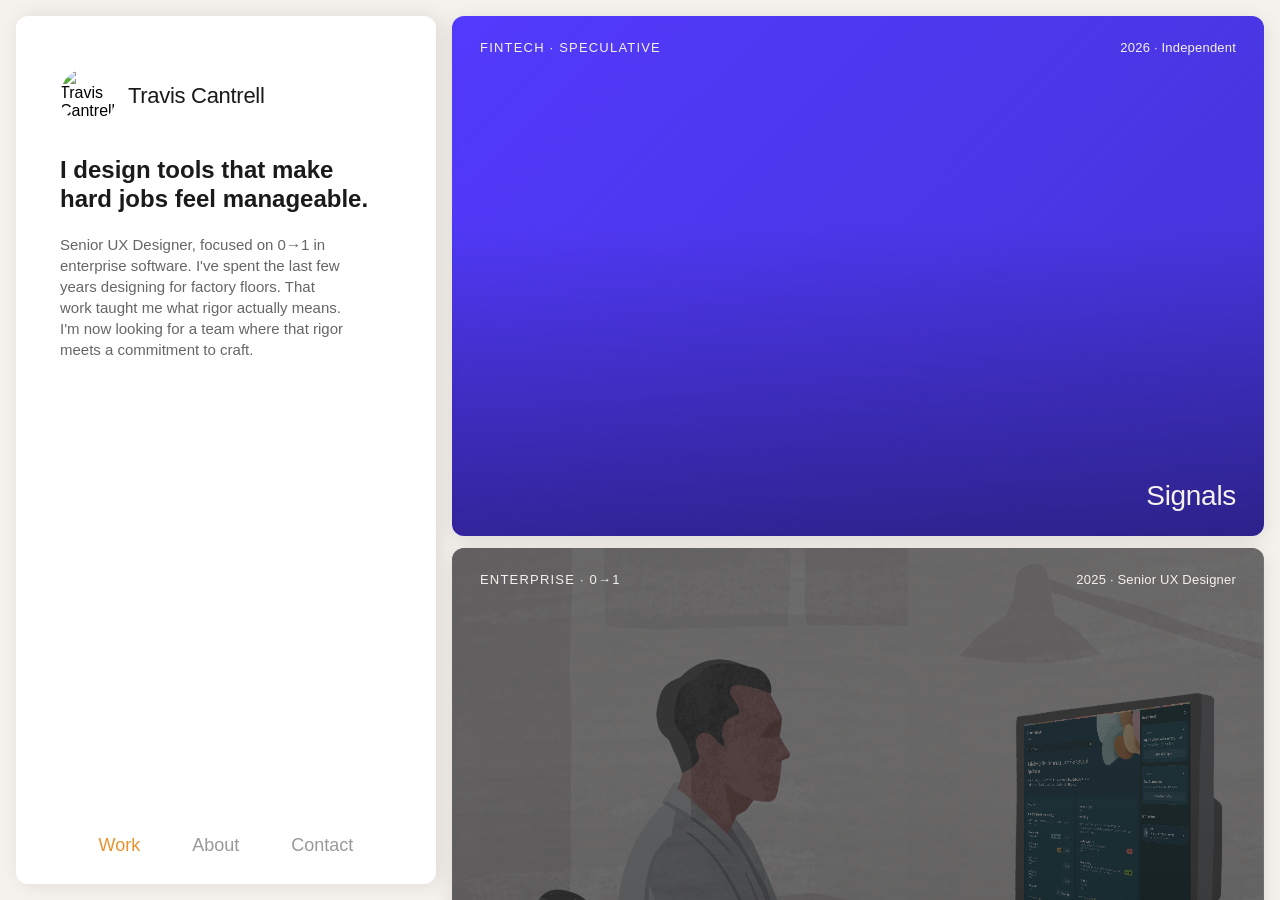
==== index.html @ 3078c4be "New Quality page" ====
<!DOCTYPE html>
<html lang="en">
<head>
  <meta charset="UTF-8">
  <meta name="viewport" content="width=device-width, initial-scale=1.0">
  <title>Travis Cantrell — UX Designer</title>
  <link rel="stylesheet" href="css/styles.css">
  <style>
    .project-card--signals,
    .project-card--signals:hover {
      background: linear-gradient(135deg, #533afd 0%, #4434d4 100%);
      overflow: hidden;
    }

    .project-card--placeholder {
      background: #F5F2EE !important;
      box-shadow: none;
    }

    .project-card--placeholder::before {
      content: '';
      position: absolute;
      inset: 0;
      border-radius: 12px;
      padding: 2px;
      background: linear-gradient(135deg, transparent 0%, transparent 70%, #C8C3BC 100%);
      -webkit-mask: linear-gradient(#fff 0 0) content-box, linear-gradient(#fff 0 0);
      -webkit-mask-composite: xor;
      mask-composite: exclude;
      pointer-events: none;
    }

.project-card--placeholder .project-card__title {
      color: #B0AAA2;
    }

    .project-card--signals::before {
      content: '';
      position: absolute;
      inset: 0;
      background: linear-gradient(to bottom, transparent 40%, rgba(0, 0, 0, 0.35) 100%);
      border-radius: 12px;
      z-index: 2;
      pointer-events: none;
    }

    .signals-card__img {
      position: absolute;
      top: 43%;
      left: 50%;
      transform: translateX(-50%) scale(1);
      transform-origin: top center;
      width: 60%;
      height: auto;
      pointer-events: none;
      z-index: 1;
      transition: transform 0.5s cubic-bezier(0.25, 0.46, 0.45, 0.94);
    }

    .project-card--signals:hover .signals-card__img {
      transform: translateX(-50%) translateY(-30%) scale(1.25);
    }

    .project-card__top {
      position: relative;
      z-index: 3;
    }

    .project-card--ai,
    .project-card--ai:hover {
      background: linear-gradient(to bottom, transparent 40%, rgba(0, 0, 0, 0.35) 100%), #2A2A2A;
      isolation: isolate;
    }
    .project-card--ai::before {
      content: '';
      position: absolute;
      inset: 0;
      background-image: url('images/quality/Quality_Engineer_Hero.png');
      background-size: cover;
      background-position: center;
      opacity: 0.35;
      border-radius: 12px;
      z-index: -1;
      transition: opacity 0.4s ease;
    }
    .project-card--ai:hover::before {
      opacity: 0;
    }
    .project-card--ai::after {
      content: '';
      position: absolute;
      inset: 0;
      background-image: url('images/quality/SectionAO_response.png');
      background-size: cover;
      background-position: top center;
      opacity: 0;
      border-radius: 12px;
      z-index: -1;
      transition: opacity 0.4s ease;
    }
    .project-card--ai:hover {
      filter: brightness(1.15);
    }
    .project-card--ai:hover::after {
      opacity: 0.2;
    }
  </style>
</head>
<body>

  <aside class="sidebar">
    <div class="sidebar__top">
      <div class="sidebar__identity">
        <img src="images/cantrell_photo.jpg" alt="Travis Cantrell" class="sidebar__photo">
        <div>
          <h1 class="sidebar__name">Travis Cantrell</h1>
        </div>
      </div>
      <p class="sidebar__bio"><strong>I design tools that make hard jobs feel manageable.</strong></p>
      <p class="sidebar__bio">Senior UX Designer, focused on 0→1 in enterprise software. I've spent the last few years designing for factory floors. That work taught me what rigor actually means. I'm now looking for a team where that rigor meets a commitment to&nbsp;craft.</p>
    </div>

    <nav class="sidebar__nav">
      <a href="index.html" class="nav-link nav-link--active">Work</a>
      <a href="about.html" class="nav-link">About</a>
      <a href="contact.html" class="nav-link">Contact</a>
    </nav>
  </aside>

  <main class="projects">

    <!-- Card 1: Signals — links to stripe-signals.html -->
    <a href="stripe-signals.html" class="project-card project-card--signals" style="position: relative; text-decoration: none; color: inherit;">
      <div class="project-card__top">
        <span class="project-card__category">Fintech · Speculative</span>
        <span class="project-card__meta">2026 · Independent</span>
      </div>
      <img src="images/stripe-signals/signals-mac.png" alt="" class="signals-card__img">
      <span class="project-card__title" style="position: absolute; bottom: 24px; right: 28px; z-index: 3;">Signals</span>
    </a>

    <!-- Card 2: Quality Investigation Agent — background image, links to quality-investigation-agent.html -->
    <a href="password.html" class="project-card project-card--ai" style="position: relative; text-decoration: none; color: inherit;">
      <div class="project-card__top">
        <span class="project-card__category">Enterprise · 0→1</span>
        <span class="project-card__meta">2025 · Senior UX Designer</span>
      </div>
      <div class="project-card__bottom">
        <img src="images/oracle-logo.png" alt="Oracle" class="project-card__logo">
        <span class="project-card__title">Quality Investigation Agent</span>
      </div>
    </a>

    <!-- Card 3: Production Operator Kiosk — background image, links to kiosk.html -->
    <a href="operator-kiosk.html" class="project-card project-card--linked">
      <div class="project-card__top">
        <span class="project-card__category">Enterprise · 0→1</span>
        <span class="project-card__meta">2023 · UX Designer</span>
      </div>
      <div class="project-card__bottom">
        <img src="images/oracle-logo.png" alt="Oracle" class="project-card__logo">
        <span class="project-card__title">Production Operator Kiosk</span>
      </div>
    </a>

    <!-- Card 4: Placeholder -->
    <div class="project-card project-card--placeholder" style="position: relative; cursor: default;">
      <span class="project-card__title" style="position: absolute; bottom: 24px; right: 28px;">More coming soon</span>
    </div>

  </main>

  <script defer src='/_vercel/insights/script.js'></script>
</body>
</html>
---- css/styles.css ----
/* ─── Custom Fonts ──────────────────────────────────────────── */

@font-face {
  font-family: 'Favorit';
  src: url('../fonts/Favorit-Regular.woff2') format('woff2'),
       url('../fonts/Favorit-Regular.woff') format('woff');
  font-weight: 400;
  font-style: normal;
  font-display: swap;
}

@font-face {
  font-family: 'Favorit';
  src: url('../fonts/Favorit-Medium.woff2') format('woff2'),
       url('../fonts/Favorit-Medium.woff') format('woff');
  font-weight: 500;
  font-style: normal;
  font-display: swap;
}

@font-face {
  font-family: 'Suisse Intl';
  src: url('../fonts/SuisseIntl-Regular.woff2') format('woff2'),
       url('../fonts/SuisseIntl-Regular.woff') format('woff');
  font-weight: 400;
  font-style: normal;
  font-display: swap;
}

@font-face {
  font-family: 'Suisse Intl';
  src: url('../fonts/SuisseIntl-Medium.woff2') format('woff2'),
       url('../fonts/SuisseIntl-Medium.woff') format('woff');
  font-weight: 500;
  font-style: normal;
  font-display: swap;
}

/* ─── Reset & Base ──────────────────────────────────────────── */

*, *::before, *::after {
  box-sizing: border-box;
  margin: 0;
  padding: 0;
}

:root {
  --sidebar-width: 420px;
  --bg-sidebar: #F5F2EE;
  --bg-main: #1E1E1E;
  --accent: #E8922E;
  --font-heading: 'Favorit', 'Helvetica Neue', Helvetica, Arial, sans-serif;
  --font-body: 'Suisse Intl', 'Helvetica Neue', Helvetica, Arial, sans-serif;
}

html, body {
  height: 100%;
  overflow: hidden;
}

body {
  display: flex;
  font-family: var(--font-body);
  -webkit-font-smoothing: antialiased;
  background: #F5F2EE;
}

/* ─── Sidebar ───────────────────────────────────────────────── */

.sidebar {
  position: fixed;
  top: 16px;
  left: 16px;
  width: var(--sidebar-width);
  height: calc(100vh - 32px);
  background: #FFFFFF;
  border-radius: 12px;
  box-shadow: 4px 0 20px rgba(0,0,0,0.10);
  z-index: 10;
  display: flex;
  flex-direction: column;
  justify-content: space-between;
  padding: 52px 44px 28px;
}

.sidebar__top {
  display: flex;
  flex-direction: column;
  gap: 12px;
}

.sidebar__identity {
  display: flex;
  align-items: center;
  gap: 12px;
  margin-bottom: 12px;
}

.sidebar__photo {
  width: 56px;
  height: 56px;
  border-radius: 50%;
  object-fit: cover;
  flex-shrink: 0;
}

.sidebar__role {
  font-size: 13px;
  font-weight: 400;
  color: #999;
  margin-top: 0;
  line-height: 1.2;
}

.sidebar__name {
  font-family: var(--font-heading);
  font-size: 22px;
  font-weight: 500;
  color: #1A1A1A;
  letter-spacing: -0.3px;
  line-height: 1.1;
}

.sidebar__title {
  font-size: 16px;
  font-weight: 400;
  color: #888;
  line-height: 1.3;
}

.sidebar__title strong {
  font-weight: 600;
  color: #555;
}

.sidebar__bio {
  margin-top: 8px;
  font-size: 15px;
  font-weight: 400;
  line-height: 1.4;
  color: #666;
}

.sidebar__bio strong {
  display: block;
  font-size: 24px;
  line-height: 1.2;
  color: #1A1A1A;
}

.sidebar__bio + .sidebar__bio {
  padding-right: 48px;
}

/* ─── Nav ───────────────────────────────────────────────────── */

.sidebar__nav {
  display: flex;
  flex-direction: row;
  justify-content: center;
  gap: 52px;
}

.nav-link {
  font-size: 18px;
  font-weight: 500;
  color: #999;
  text-decoration: none;
  transition: color 0.15s ease;
}

.nav-link:hover {
  color: #1A1A1A;
}

.nav-link--active {
  color: var(--accent);
}

/* ─── About ─────────────────────────────────────────────────── */

.about {
  margin-left: calc(var(--sidebar-width) + 16px);
  width: calc(100% - var(--sidebar-width) - 16px);
  min-height: 100vh;
  background: #F5F2EE;
  padding: 48px;
  scrollbar-width: none;
}

.about::-webkit-scrollbar {
  display: none;
}

.about-section {
  margin-bottom: 56px;
}

.about-heading {
  font-family: var(--font-heading);
  font-size: 32px;
  font-weight: 500;
  color: #1A1A1A;
  letter-spacing: -0.5px;
  margin-bottom: 32px;
}

.about-subheading {
  font-family: var(--font-body);
  font-size: 11px;
  font-weight: 600;
  letter-spacing: 1.4px;
  text-transform: uppercase;
  color: #999;
  margin-bottom: 14px;
}

.about-block {
  margin-bottom: 40px;
}

.about-block:last-child {
  margin-bottom: 0;
}

.about-body {
  font-size: 15px;
  font-weight: 400;
  line-height: 1.75;
  color: #444;
}

/* Experience */

.experience-list {
  list-style: none;
}

.experience-item {
  display: flex;
  align-items: center;
  gap: 14px;
  padding: 14px 0;
  border-bottom: 1px solid #E0DDD8;
  font-size: 14px;
}

.experience-item:first-child {
  border-top: 1px solid #E0DDD8;
}

.experience-logo {
  width: 20px;
  height: 20px;
  object-fit: contain;
  flex-shrink: 0;
}

.experience-company {
  font-weight: 500;
  color: #1A1A1A;
  flex: 1;
}

.experience-role {
  font-weight: 400;
  color: #777;
}

.experience-years {
  font-weight: 400;
  color: #999;
  margin-left: 24px;
  white-space: nowrap;
}

/* Two-column layout */

.about-two-col {
  display: grid;
  grid-template-columns: 1fr 1fr;
  gap: 48px;
}

/* Toolkit pills */

.toolkit-grid {
  display: flex;
  flex-wrap: wrap;
  gap: 8px;
}

.toolkit-pill {
  font-size: 12px;
  font-weight: 500;
  color: #555;
  background: #EAE7E2;
  border: 1px solid #D8D4CE;
  padding: 5px 12px;
  border-radius: 20px;
}

/* ─── Projects ──────────────────────────────────────────────── */

.projects {
  margin-left: calc(var(--sidebar-width) + 16px);
  width: calc(100% - var(--sidebar-width) - 16px);
  height: 100vh;
  overflow-y: auto;
  background: #F5F2EE;
  display: flex;
  flex-direction: column;
  gap: 12px;
  padding: 16px;
  scrollbar-width: none;
}

@media (min-width: 1441px) {
  .projects {
    display: grid;
    grid-template-columns: 1fr 1fr;
    grid-template-rows: 1fr 1fr;
  }

  .projects .project-card {
    height: auto;
  }
}

.projects::-webkit-scrollbar {
  display: none;
}

/* ─── Project Card ──────────────────────────────────────────── */

.project-card {
  flex-shrink: 0;
  height: 520px;
  display: flex;
  flex-direction: column;
  justify-content: space-between;
  padding: 24px 28px;
  background: #272727;
  border-radius: 12px;
  box-shadow: 0 4px 20px rgba(0,0,0,0.10);
  cursor: pointer;
  transition: background 0.2s ease;
}

.project-card:hover {
  background: #2d2d2d;
}

.project-card--linked {
  text-decoration: none;
  color: inherit;
  position: relative;
  background: linear-gradient(to bottom, transparent 40%, rgba(0, 0, 0, 0.35) 100%), #2A2A2A;
}

.project-card--linked::before {
  content: '';
  position: absolute;
  inset: 0;
  background-image: url('../images/homepage-illustration.png');
  background-size: cover;
  background-position: center;
  opacity: 0.35;
  border-radius: 12px;
  transition: opacity 0.4s ease;
}

.project-card--linked:hover::before {
  opacity: 0;
}

.project-card--linked::after {
  content: '';
  position: absolute;
  inset: 0;
  background-image: url('../images/kiosk/outcome-hero-dimmed.png');
  background-size: cover;
  background-position: top center;
  opacity: 0;
  border-radius: 12px;
  transition: opacity 0.4s ease;
}

.project-card--linked:hover {
  background: linear-gradient(to bottom, transparent 40%, rgba(0, 0, 0, 0.35) 100%), #2d2d2d;
  filter: brightness(1.15);
}

.project-card--linked:hover::after {
  opacity: 0.2;
}

.project-card__bottom {
  position: absolute;
  bottom: 24px;
  left: 28px;
  right: 28px;
  display: flex;
  align-items: center;
  justify-content: space-between;
  z-index: 3;
}

.project-card__logo {
  height: 24px;
  width: auto;
  flex-shrink: 0;
}

.project-card__top {
  display: flex;
  justify-content: space-between;
  align-items: flex-start;
}

.project-card__category {
  font-size: 13px;
  font-weight: 500;
  letter-spacing: 1.2px;
  text-transform: uppercase;
  color: #F5F2EE;
}

.project-card__meta {
  font-size: 13px;
  font-weight: 400;
  color: #F5F2EE;
  letter-spacing: 0.2px;
}

.project-card--ai .project-card__category,
.project-card--ai .project-card__meta {
  color: #F5F2EE;
}

.project-card__title {
  font-family: var(--font-body);
  font-size: 28px;
  font-weight: 500;
  color: #F5F2EE;
  letter-spacing: -0.3px;
}

/* ─── Divider ───────────────────────────────────────────────── */

.projects__divider {
  height: 1px;
  background: #2E2E2E;
  flex-shrink: 0;
}
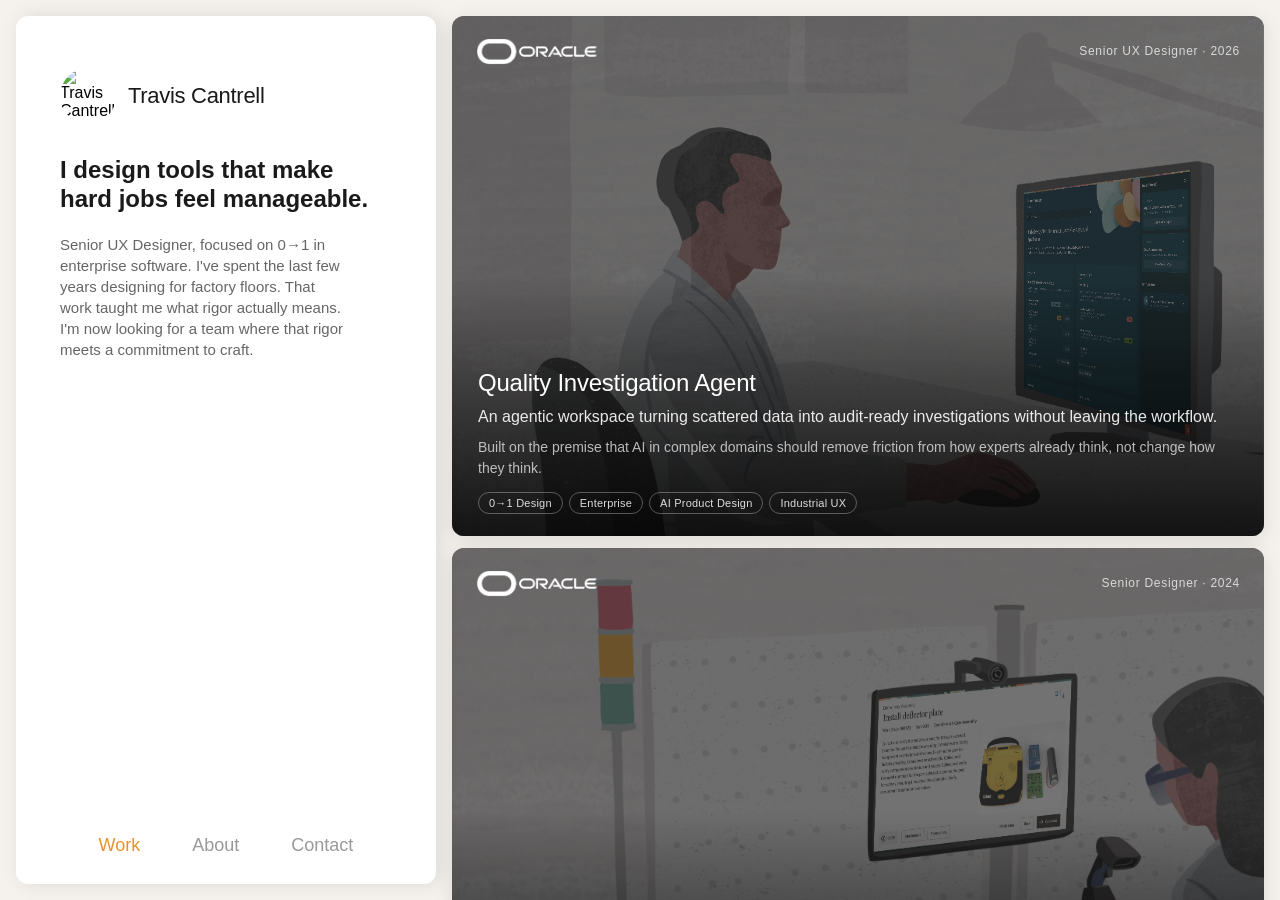
==== commit 73e585c3: "Project card details added" ====
--- a/index.html
+++ b/index.html
@@ -34,19 +34,10 @@
       color: #B0AAA2;
     }
 
-    .project-card--signals::before {
-      content: '';
-      position: absolute;
-      inset: 0;
-      background: linear-gradient(to bottom, transparent 40%, rgba(0, 0, 0, 0.35) 100%);
-      border-radius: 12px;
-      z-index: 2;
-      pointer-events: none;
-    }
 
     .signals-card__img {
       position: absolute;
-      top: 43%;
+      top: 28%;
       left: 50%;
       transform: translateX(-50%) scale(1);
       transform-origin: top center;
@@ -58,7 +49,7 @@
     }
 
     .project-card--signals:hover .signals-card__img {
-      transform: translateX(-50%) translateY(-30%) scale(1.25);
+      transform: translateX(-50%) translateY(-20%) scale(1.25);
     }
 
     .project-card__top {
@@ -91,8 +82,8 @@
       position: absolute;
       inset: 0;
       background-image: url('images/quality/SectionAO_response.png');
-      background-size: cover;
-      background-position: top center;
+      background-size: 110%;
+      background-position: left 30%;
       opacity: 0;
       border-radius: 12px;
       z-index: -1;
@@ -104,11 +95,241 @@
     .project-card--ai:hover::after {
       opacity: 0.2;
     }
+
+    @media (max-width: 768px) {
+      .signals-card__img {
+        transform: translateX(-50%) scale(1.68);
+      }
+      .project-card--signals:hover .signals-card__img {
+        transform: translateX(-50%) translateY(-30%) scale(1.93);
+      }
+    }
+
+    /* ─── Kiosk new card design (test) ─────────────────────────── */
+
+    .project-card--kiosk-new {
+      text-decoration: none;
+      color: inherit;
+      position: relative;
+      background: #2A2A2A;
+      overflow: hidden;
+      padding: 0;
+    }
+
+    .project-card--kiosk-new::before {
+      content: '';
+      position: absolute;
+      inset: 0;
+      background-image: url('images/homepage-illustration.png');
+      background-size: cover;
+      background-position: center;
+      opacity: 0.35;
+      border-radius: 12px;
+      transition: opacity 0.4s ease;
+    }
+
+    .project-card--kiosk-new::after {
+      content: '';
+      position: absolute;
+      inset: 0;
+      background-image: url('images/kiosk/outcome-hero-dimmed.png');
+      background-size: 130%;
+      background-position: center 30%;
+      opacity: 0;
+      border-radius: 12px;
+      transition: opacity 0.4s ease;
+    }
+
+    .project-card--kiosk-new:hover {
+      filter: brightness(1.15);
+    }
+
+    .project-card--kiosk-new:hover::before {
+      opacity: 0;
+    }
+
+    .project-card--kiosk-new:hover::after {
+      opacity: 0.2;
+    }
+
+    .kiosk-card__logo {
+      position: absolute;
+      top: 22px;
+      left: 24px;
+      height: 27px;
+      width: auto;
+      filter: brightness(0) invert(1);
+      z-index: 3;
+      opacity: 1;
+    }
+
+    .kiosk-card__role {
+      position: absolute;
+      top: 22px;
+      right: 24px;
+      z-index: 3;
+      font-size: 12px;
+      color: rgba(255,255,255,0.75);
+      letter-spacing: 0.06em;
+      text-align: right;
+      line-height: 27px;
+      transition: opacity 250ms ease;
+    }
+
+    .project-card--kiosk-new:hover .kiosk-card__role,
+    .project-card--signals:hover .kiosk-card__role,
+    .project-card--ai:hover .kiosk-card__role {
+      opacity: 0;
+    }
+
+    .kiosk-card__gradient {
+      position: absolute;
+      bottom: 0;
+      left: 0;
+      right: 0;
+      z-index: 3;
+      background: linear-gradient(to top, rgba(0,0,0,0.78) 0%, rgba(0,0,0,0.4) 50%, rgba(0,0,0,0) 100%);
+      padding: 90px 26px 22px;
+      border-radius: 0 0 12px 12px;
+      transition: background 250ms ease;
+    }
+
+    .project-card--kiosk-new:hover .kiosk-card__gradient {
+      background: linear-gradient(to top, rgba(0,0,0,0.45) 0%, rgba(0,0,0,0) 100%);
+    }
+
+    .kiosk-card__title {
+      font-family: var(--font-body);
+      font-size: 24px;
+      font-weight: 500;
+      color: #ffffff;
+      line-height: 1.2;
+      letter-spacing: -0.01em;
+      display: block;
+      margin-bottom: 8px;
+    }
+
+    .kiosk-card__outcome-lead {
+      display: block;
+      font-size: 16px;
+      font-weight: 500;
+      color: rgba(255,255,255,0.9);
+      line-height: 1.4;
+      margin-bottom: 8px;
+      max-height: 80px;
+      overflow: hidden;
+      transition: max-height 250ms ease, margin 250ms ease, opacity 250ms ease;
+    }
+
+    .project-card--kiosk-new:hover .kiosk-card__outcome-lead {
+      max-height: 0;
+      margin-bottom: 0;
+      opacity: 0;
+    }
+
+    .kiosk-card__outcome-support {
+      display: block;
+      font-size: 14px;
+      color: rgba(255,255,255,0.7);
+      line-height: 1.55;
+      margin-bottom: 12px;
+      max-height: 60px;
+      overflow: hidden;
+      transition: max-height 250ms ease, margin 250ms ease, opacity 250ms ease;
+    }
+
+    .project-card--kiosk-new:hover .kiosk-card__outcome-support {
+      max-height: 0;
+      margin-bottom: 0;
+      opacity: 0;
+    }
+
+    .kiosk-card__pills {
+      display: flex;
+      flex-wrap: wrap;
+      gap: 6px;
+      margin-top: 4px;
+      max-height: 60px;
+      overflow: hidden;
+      transition: max-height 250ms ease, margin 250ms ease, opacity 250ms ease;
+    }
+
+    .project-card--kiosk-new:hover .kiosk-card__pills {
+      max-height: 0;
+      margin-top: 0;
+      opacity: 0;
+    }
+
+    .kiosk-card__pill {
+      font-size: 11px;
+      color: rgba(255,255,255,0.85);
+      padding: 4px 10px;
+      border: 0.5px solid rgba(255,255,255,0.3);
+      border-radius: 100px;
+      letter-spacing: 0.02em;
+      white-space: nowrap;
+    }
+
+    /* ─── QIA card — new layout (mirrors Kiosk) ────────────────── */
+
+    .project-card--ai:hover .kiosk-card__gradient {
+      background: linear-gradient(to top, rgba(0,0,0,0.45) 0%, rgba(0,0,0,0) 100%);
+    }
+
+    .project-card--ai:hover .kiosk-card__outcome-lead {
+      max-height: 0;
+      margin-bottom: 0;
+      opacity: 0;
+    }
+
+    .project-card--ai:hover .kiosk-card__outcome-support {
+      max-height: 0;
+      margin-bottom: 0;
+      opacity: 0;
+    }
+
+    .project-card--ai:hover .kiosk-card__pills {
+      max-height: 0;
+      margin-top: 0;
+      opacity: 0;
+    }
+
+    /* ─── Signals card — new layout (mirrors Kiosk) ─────────────── */
+
+    .project-card--signals .kiosk-card__gradient {
+      padding-top: 140px;
+    }
+
+    .project-card--signals:hover .kiosk-card__gradient {
+      background: linear-gradient(to top, rgba(0,0,0,0.45) 0%, rgba(0,0,0,0) 100%);
+    }
+
+    .project-card--signals:hover .kiosk-card__outcome-lead {
+      max-height: 0;
+      margin-bottom: 0;
+      opacity: 0;
+    }
+
+    .project-card--signals:hover .kiosk-card__outcome-support {
+      max-height: 0;
+      margin-bottom: 0;
+      opacity: 0;
+    }
+
+    .project-card--signals:hover .kiosk-card__pills {
+      max-height: 0;
+      margin-top: 0;
+      opacity: 0;
+    }
+
   </style>
 </head>
 <body>
 
   <aside class="sidebar">
+    <button class="sidebar__menu-toggle" id="menuToggle" aria-label="Toggle navigation">
+      <svg width="20" height="20" viewBox="0 0 24 24" fill="none" stroke="currentColor" stroke-width="2" stroke-linecap="round" stroke-linejoin="round"><line x1="3" y1="6" x2="21" y2="6"/><line x1="3" y1="12" x2="21" y2="12"/><line x1="3" y1="18" x2="21" y2="18"/></svg>
+    </button>
     <div class="sidebar__top">
       <div class="sidebar__identity">
         <img src="images/cantrell_photo.jpg" alt="Travis Cantrell" class="sidebar__photo">
@@ -129,37 +350,54 @@
 
   <main class="projects">
 
-    <!-- Card 1: Signals — links to stripe-signals.html -->
-    <a href="stripe-signals.html" class="project-card project-card--signals" style="position: relative; text-decoration: none; color: inherit;">
-      <div class="project-card__top">
-        <span class="project-card__category">Fintech · Speculative</span>
-        <span class="project-card__meta">2026 · Independent</span>
-      </div>
-      <img src="images/stripe-signals/signals-mac.png" alt="" class="signals-card__img">
-      <span class="project-card__title" style="position: absolute; bottom: 24px; right: 28px; z-index: 3;">Signals</span>
-    </a>
-
-    <!-- Card 2: Quality Investigation Agent — background image, links to quality-investigation-agent.html -->
+    <!-- Card 1: Quality Investigation Agent -->
     <a href="password.html" class="project-card project-card--ai" style="position: relative; text-decoration: none; color: inherit;">
-      <div class="project-card__top">
-        <span class="project-card__category">Enterprise · 0→1</span>
-        <span class="project-card__meta">2025 · Senior UX Designer</span>
-      </div>
-      <div class="project-card__bottom">
-        <img src="images/oracle-logo.png" alt="Oracle" class="project-card__logo">
-        <span class="project-card__title">Quality Investigation Agent</span>
+      <img src="images/oracle-logo.png" alt="Oracle" class="kiosk-card__logo">
+      <span class="kiosk-card__role">Senior UX Designer · 2026</span>
+      <div class="kiosk-card__gradient">
+        <span class="kiosk-card__title">Quality Investigation Agent</span>
+        <span class="kiosk-card__outcome-lead">An agentic workspace turning scattered data into audit-ready investigations without leaving the workflow.</span>
+        <span class="kiosk-card__outcome-support">Built on the premise that AI in complex domains should remove friction from how experts already think, not change how they think.</span>
+        <div class="kiosk-card__pills">
+          <span class="kiosk-card__pill">0→1 Design</span>
+          <span class="kiosk-card__pill">Enterprise</span>
+          <span class="kiosk-card__pill">AI Product Design</span>
+          <span class="kiosk-card__pill">Industrial UX</span>
+        </div>
       </div>
     </a>
 
-    <!-- Card 3: Production Operator Kiosk — background image, links to kiosk.html -->
-    <a href="operator-kiosk.html" class="project-card project-card--linked">
-      <div class="project-card__top">
-        <span class="project-card__category">Enterprise · 0→1</span>
-        <span class="project-card__meta">2023 · UX Designer</span>
+    <!-- Card 2: Production Operator Kiosk -->
+    <a href="operator-kiosk.html" class="project-card project-card--kiosk-new">
+      <img src="images/oracle-logo.png" alt="Oracle" class="kiosk-card__logo">
+      <span class="kiosk-card__role">Senior Designer · 2024</span>
+      <div class="kiosk-card__gradient">
+        <span class="kiosk-card__title">Production Operator Kiosk</span>
+        <span class="kiosk-card__outcome-lead">A proof-of-concept that became a Redwood Design template that now sets the standard for how Oracle builds for the factory floor.</span>
+        <span class="kiosk-card__outcome-support">Owned end-to-end, from audit through embedding with the Platform team to ship.</span>
+        <div class="kiosk-card__pills">
+          <span class="kiosk-card__pill">0→1 Design</span>
+          <span class="kiosk-card__pill">Enterprise</span>
+          <span class="kiosk-card__pill">Systems Thinking</span>
+          <span class="kiosk-card__pill">Industrial UX</span>
+        </div>
       </div>
-      <div class="project-card__bottom">
-        <img src="images/oracle-logo.png" alt="Oracle" class="project-card__logo">
-        <span class="project-card__title">Production Operator Kiosk</span>
+    </a>
+
+    <!-- Card 3: Signals -->
+    <a href="stripe-signals.html" class="project-card project-card--signals" style="position: relative; text-decoration: none; color: inherit;">
+      <span class="kiosk-card__role">Independent · 2026</span>
+      <img src="images/stripe-signals/signals-mac.png" alt="" class="signals-card__img">
+      <div class="kiosk-card__gradient">
+        <span class="kiosk-card__title">Signals</span>
+        <span class="kiosk-card__outcome-lead">A guided resolution flow that turns adversarial account moments into cooperative ones — designed and built end-to-end with AI tools.</span>
+        <span class="kiosk-card__outcome-support">Speculative project identifying the gap between merchant payment platforms and the businesses that depend on them.</span>
+        <div class="kiosk-card__pills">
+          <span class="kiosk-card__pill">AI-Driven Workflow</span>
+          <span class="kiosk-card__pill">0→1 Design</span>
+          <span class="kiosk-card__pill">Fintech</span>
+          <span class="kiosk-card__pill">Conceptual</span>
+        </div>
       </div>
     </a>
 
@@ -171,5 +409,10 @@
   </main>
 
   <script defer src='/_vercel/insights/script.js'></script>
+  <script>
+    const toggle = document.getElementById('menuToggle');
+    const sidebar = toggle.closest('.sidebar');
+    toggle.addEventListener('click', () => sidebar.classList.toggle('is-open'));
+  </script>
 </body>
 </html>
--- a/css/styles.css
+++ b/css/styles.css
@@ -152,6 +152,12 @@
   padding-right: 48px;
 }
 
+/* ─── Menu Toggle (mobile only) ─────────────────────────────── */
+
+.sidebar__menu-toggle {
+  display: none;
+}
+
 /* ─── Nav ───────────────────────────────────────────────────── */
 
 .sidebar__nav {
@@ -453,3 +459,124 @@
   background: #2E2E2E;
   flex-shrink: 0;
 }
+
+/* ─── Mobile break helper ───────────────────────────────────── */
+
+.mobile-br {
+  display: none;
+}
+
+/* ─── Mobile ────────────────────────────────────────────────── */
+
+@media (max-width: 768px) {
+  html, body {
+    height: auto;
+    overflow: auto;
+  }
+
+  body {
+    flex-direction: column;
+  }
+
+  .sidebar {
+    position: relative;
+    top: auto;
+    left: auto;
+    width: calc(100% - 32px);
+    height: auto;
+    margin: 16px 16px 0;
+    padding: 28px 28px 20px;
+    border-radius: 12px;
+    flex-shrink: 0;
+  }
+
+  .sidebar__bio + .sidebar__bio {
+    padding-right: 0;
+  }
+
+  .sidebar__menu-toggle {
+    display: flex;
+    position: absolute;
+    top: 28px;
+    right: 28px;
+    background: none;
+    border: none;
+    cursor: pointer;
+    padding: 4px;
+    color: #1A1A1A;
+  }
+
+  .sidebar__nav {
+    display: none;
+    order: -1;
+    margin-bottom: 20px;
+    justify-content: flex-start;
+    gap: 32px;
+  }
+
+  .sidebar.is-open .sidebar__nav {
+    display: flex;
+  }
+
+  .sidebar__top {
+    order: 0;
+  }
+
+  .mobile-br {
+    display: block;
+  }
+
+  .projects {
+    margin-left: 0;
+    width: 100%;
+    height: auto;
+    overflow-y: visible;
+    padding: 12px 16px 24px;
+  }
+
+  .project-card {
+    height: 360px;
+  }
+
+  .project-card--placeholder {
+    display: none;
+  }
+
+  .project-card__bottom {
+    position: static;
+    margin-top: auto;
+    padding: 0;
+  }
+
+  .project-card__title {
+    left: 28px !important;
+    right: auto !important;
+    text-align: left;
+    max-width: 60%;
+  }
+
+  .project-card__logo {
+    position: absolute;
+    bottom: 24px;
+    right: 24px;
+  }
+
+  .about {
+    margin-left: 0;
+    width: 100%;
+    min-height: auto;
+    overflow-y: visible;
+    padding: 32px 24px 48px;
+  }
+
+  .about-two-col {
+    grid-template-columns: 1fr;
+    gap: 32px;
+  }
+
+  .contact {
+    margin: 0 16px 16px;
+    height: auto;
+    min-height: calc(100vh - 120px);
+  }
+}
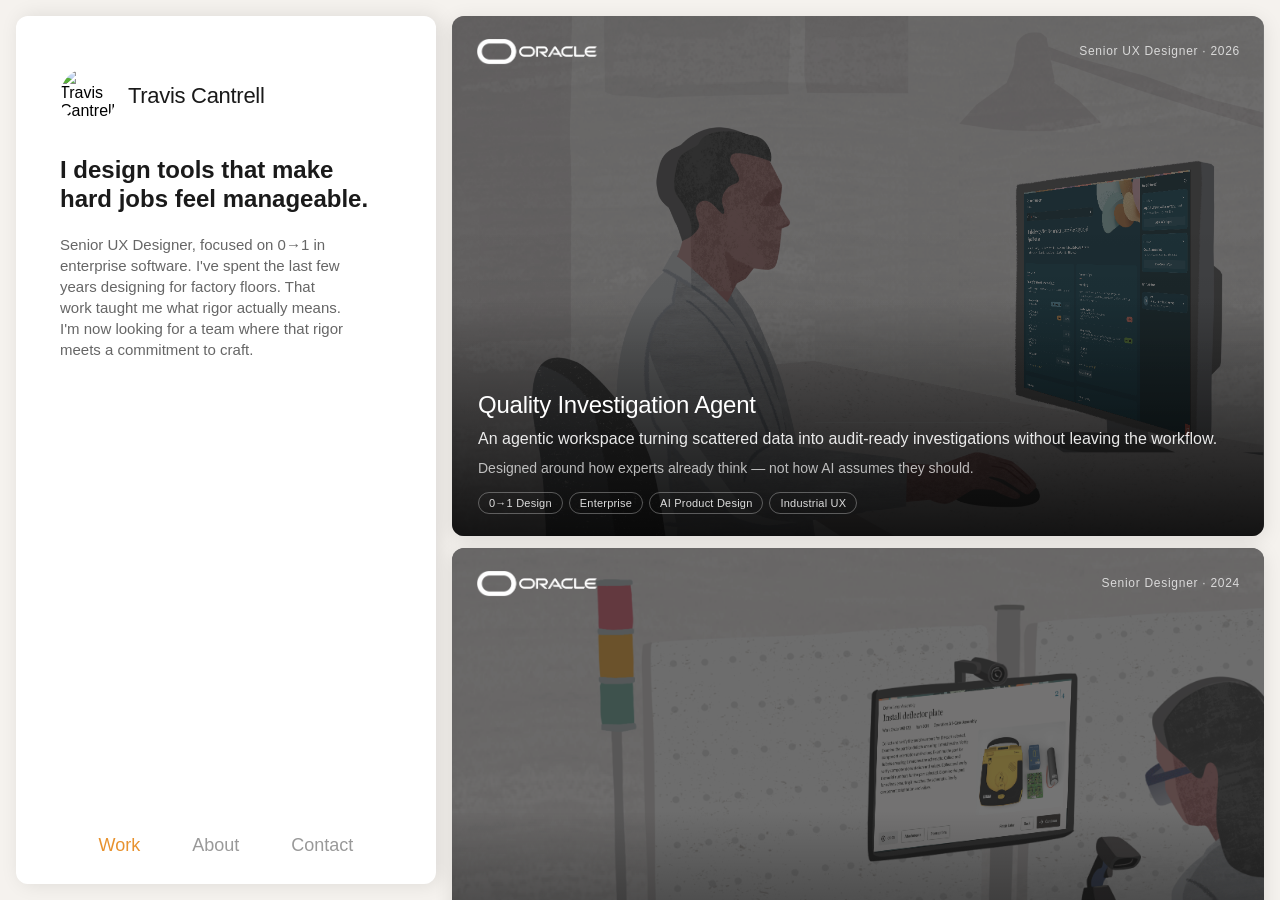
==== commit 983fa72b: "secondary line card updates" ====
--- a/index.html
+++ b/index.html
@@ -357,7 +357,7 @@
       <div class="kiosk-card__gradient">
         <span class="kiosk-card__title">Quality Investigation Agent</span>
         <span class="kiosk-card__outcome-lead">An agentic workspace turning scattered data into audit-ready investigations without leaving the workflow.</span>
-        <span class="kiosk-card__outcome-support">Built on the premise that AI in complex domains should remove friction from how experts already think, not change how they think.</span>
+        <span class="kiosk-card__outcome-support">Designed around how experts already think — not how AI assumes they should.</span>
         <div class="kiosk-card__pills">
           <span class="kiosk-card__pill">0→1 Design</span>
           <span class="kiosk-card__pill">Enterprise</span>
@@ -391,7 +391,7 @@
       <div class="kiosk-card__gradient">
         <span class="kiosk-card__title">Signals</span>
         <span class="kiosk-card__outcome-lead">A guided resolution flow that turns adversarial account moments into cooperative ones — designed and built end-to-end with AI tools.</span>
-        <span class="kiosk-card__outcome-support">Speculative project identifying the gap between merchant payment platforms and the businesses that depend on them.</span>
+        <span class="kiosk-card__outcome-support">A speculative pitch for closing the gap between platforms and merchants.</span>
         <div class="kiosk-card__pills">
           <span class="kiosk-card__pill">AI-Driven Workflow</span>
           <span class="kiosk-card__pill">0→1 Design</span>
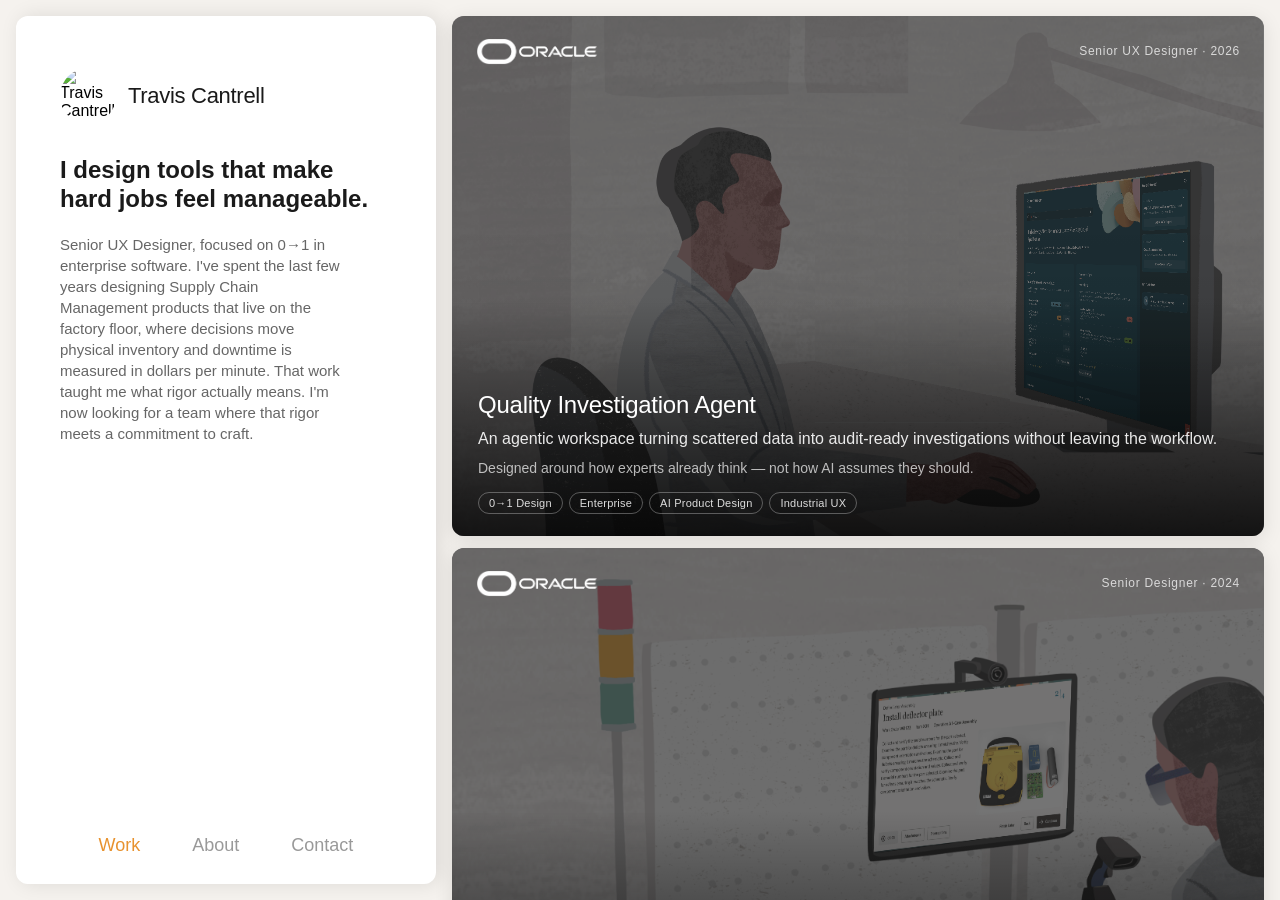
==== commit 892564d5: "bio update" ====
--- a/index.html
+++ b/index.html
@@ -338,7 +338,7 @@
         </div>
       </div>
       <p class="sidebar__bio"><strong>I design tools that make hard jobs feel manageable.</strong></p>
-      <p class="sidebar__bio">Senior UX Designer, focused on 0→1 in enterprise software. I've spent the last few years designing for factory floors. That work taught me what rigor actually means. I'm now looking for a team where that rigor meets a commitment to&nbsp;craft.</p>
+      <p class="sidebar__bio">Senior UX Designer, focused on 0→1 in enterprise software. I've spent the last few years designing Supply Chain Management products that live on the factory floor, where decisions move physical inventory and downtime is measured in dollars per minute. That work taught me what rigor actually means. I'm now looking for a team where that rigor meets a commitment to&nbsp;craft.</p>
     </div>
 
     <nav class="sidebar__nav">
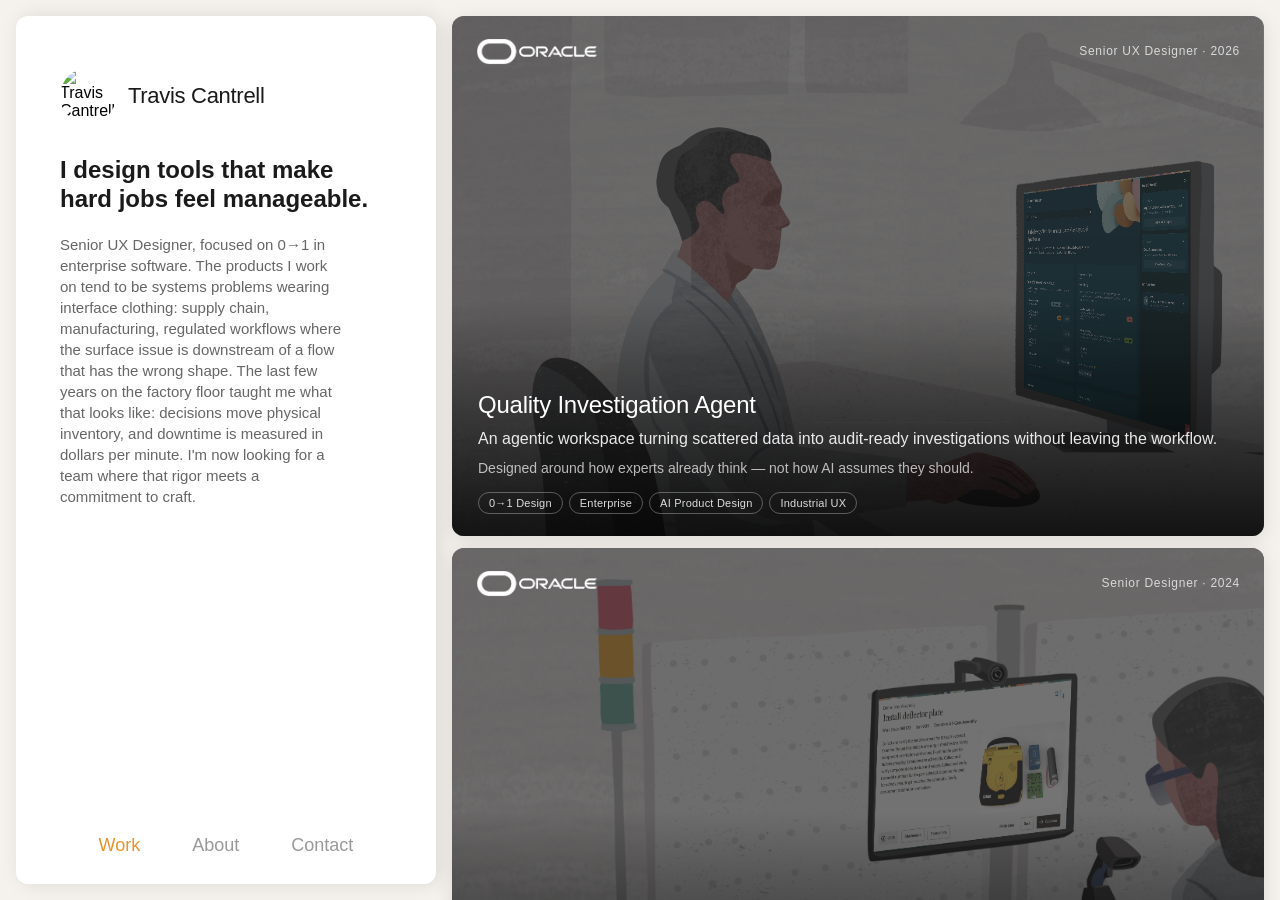
==== commit 84ee2fa8: "landing page about me" ====
--- a/index.html
+++ b/index.html
@@ -338,7 +338,7 @@
         </div>
       </div>
       <p class="sidebar__bio"><strong>I design tools that make hard jobs feel manageable.</strong></p>
-      <p class="sidebar__bio">Senior UX Designer, focused on 0→1 in enterprise software. I've spent the last few years designing Supply Chain Management products that live on the factory floor, where decisions move physical inventory and downtime is measured in dollars per minute. That work taught me what rigor actually means. I'm now looking for a team where that rigor meets a commitment to&nbsp;craft.</p>
+      <p class="sidebar__bio">Senior UX Designer, focused on 0→1 in enterprise software. The products I work on tend to be systems problems wearing interface clothing: supply chain, manufacturing, regulated workflows where the surface issue is downstream of a flow that has the wrong shape. The last few years on the factory floor taught me what that looks like: decisions move physical inventory, and downtime is measured in dollars per minute. I'm now looking for a team where that rigor meets a commitment to craft.</p>
     </div>
 
     <nav class="sidebar__nav">
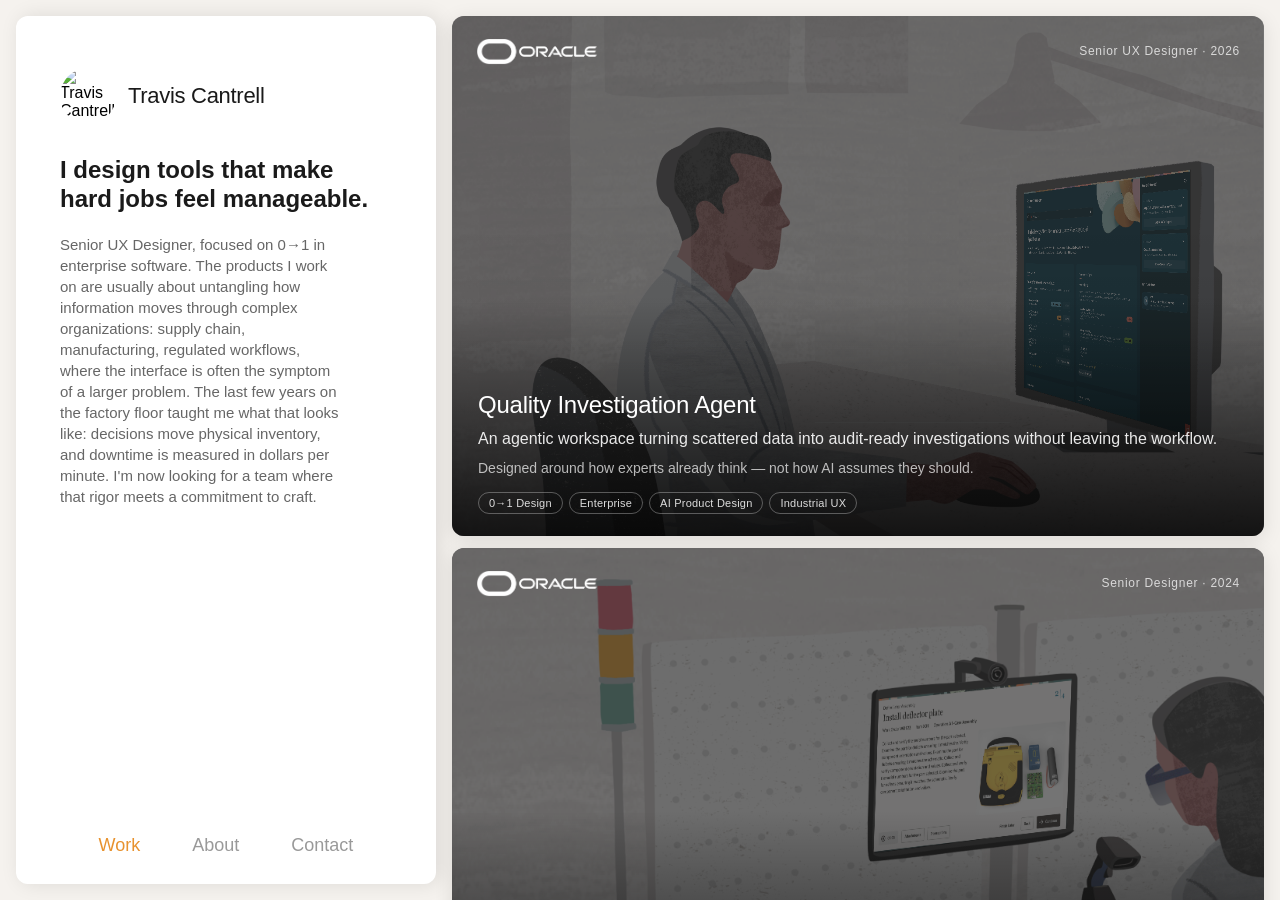
==== commit bb51cd2c: "left panel about me" ====
--- a/index.html
+++ b/index.html
@@ -338,7 +338,7 @@
         </div>
       </div>
       <p class="sidebar__bio"><strong>I design tools that make hard jobs feel manageable.</strong></p>
-      <p class="sidebar__bio">Senior UX Designer, focused on 0→1 in enterprise software. The products I work on tend to be systems problems wearing interface clothing: supply chain, manufacturing, regulated workflows where the surface issue is downstream of a flow that has the wrong shape. The last few years on the factory floor taught me what that looks like: decisions move physical inventory, and downtime is measured in dollars per minute. I'm now looking for a team where that rigor meets a commitment to craft.</p>
+      <p class="sidebar__bio">Senior UX Designer, focused on 0→1 in enterprise software. The products I work on are usually about untangling how information moves through complex organizations: supply chain, manufacturing, regulated workflows, where the interface is often the symptom of a larger problem. The last few years on the factory floor taught me what that looks like: decisions move physical inventory, and downtime is measured in dollars per minute. I'm now looking for a team where that rigor meets a commitment to craft.</p>
     </div>
 
     <nav class="sidebar__nav">
